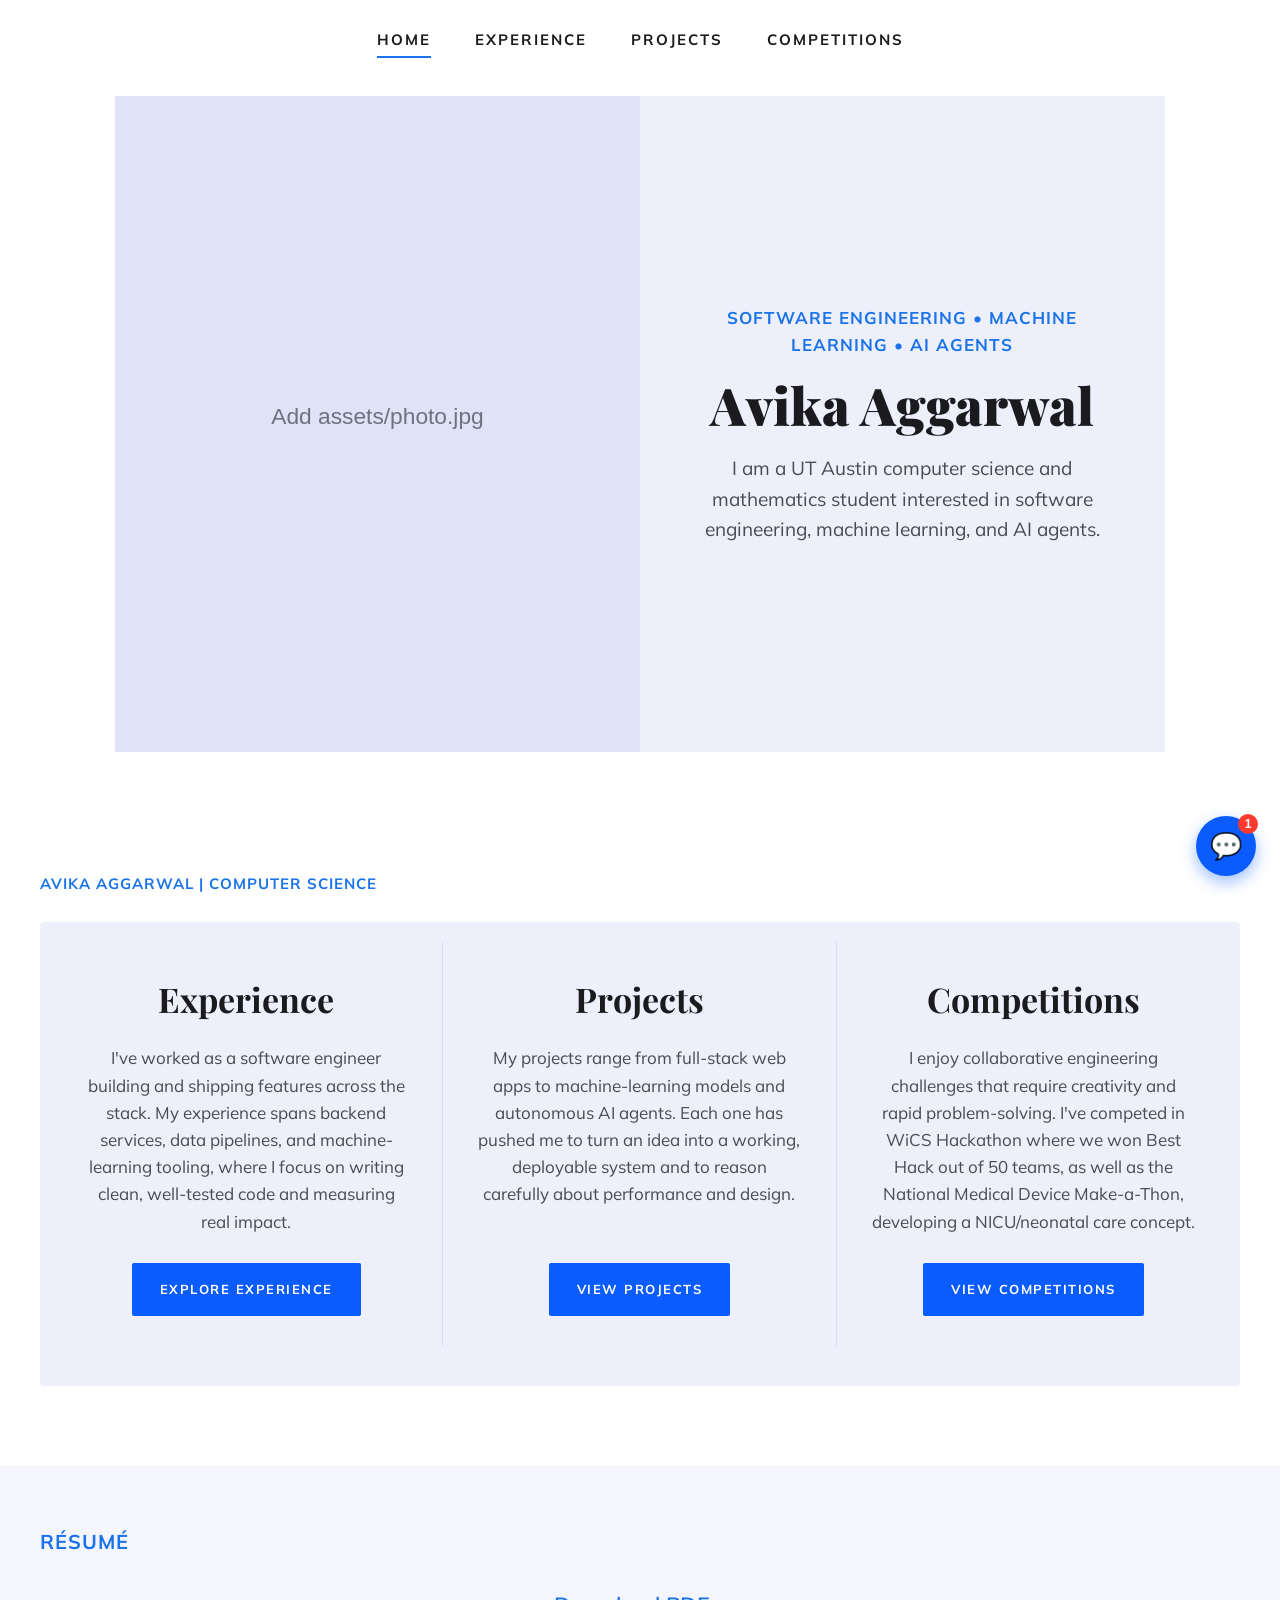
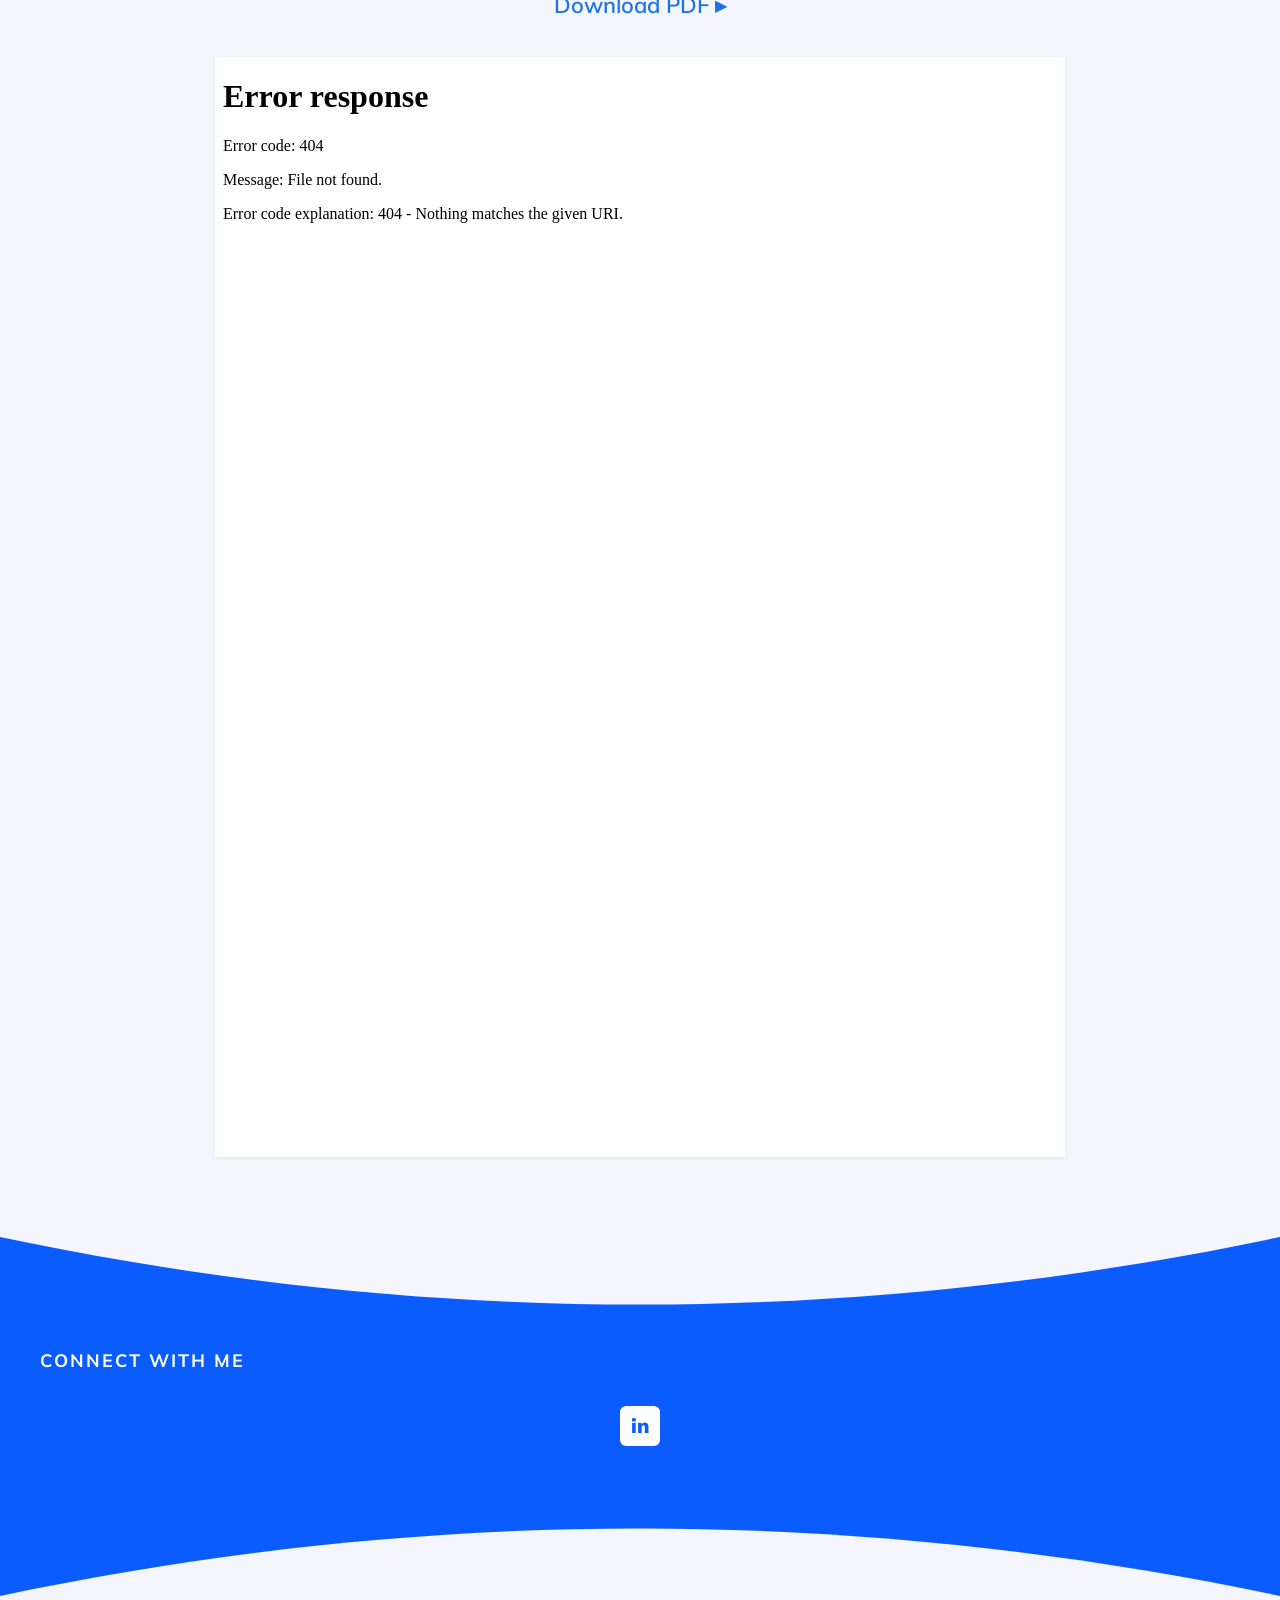
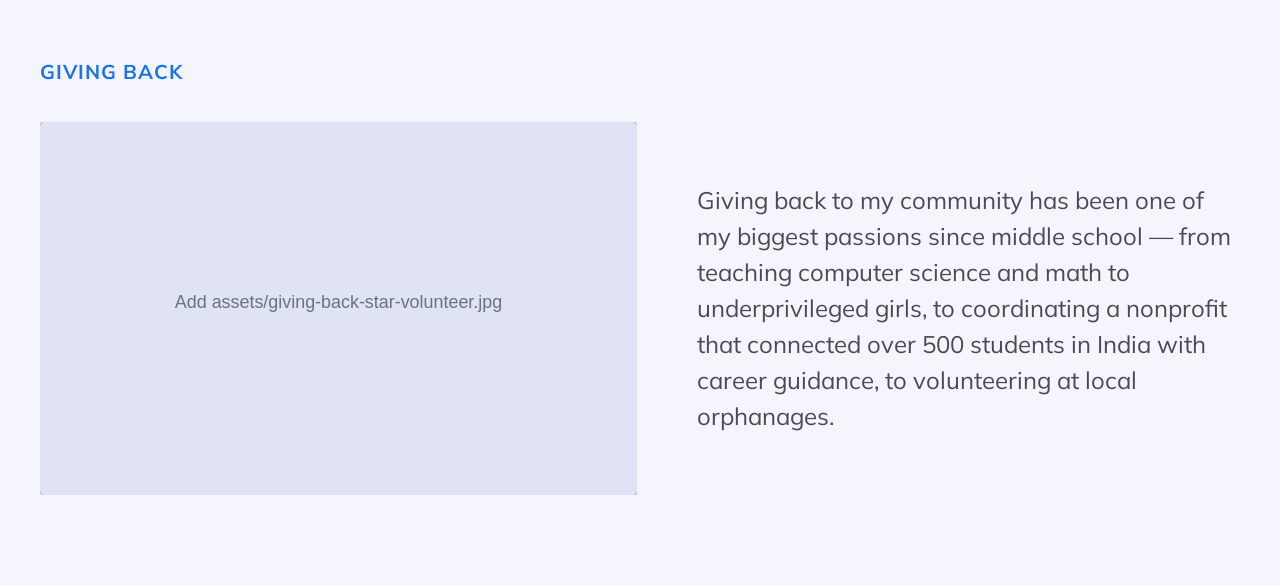
==== index.html @ 3d99ede2 "Starter Code Uploading front-end of my website" ====
<!--
  ============================================================
  Avika Aggarwal — personal landing page
  Plain static HTML. No frameworks, no build tools.
  Just three files: index.html, styles.css, script.js
  Sections below are in the same order they appear on screen:
    1. Nav bar
    2. Hero (photo + name + tagline + bio)
    3. Highlights (the three cards)
    4. Résumé (download link + preview)
    5. Footer (connect with me)
    6. Chat widget (bottom-right "Contact Us" bubble)
  ============================================================
-->
<!DOCTYPE html>
<html lang="en">
<head>
  <meta charset="UTF-8" />
  <meta name="viewport" content="width=device-width, initial-scale=1.0" />
  <title>Avika Aggarwal</title>

  <!-- Google Fonts: Playfair Display (serif headings) + Mulish (clean sans body) -->
  <link rel="preconnect" href="https://fonts.googleapis.com" />
  <link rel="preconnect" href="https://fonts.gstatic.com" crossorigin />
  <link
    href="https://fonts.googleapis.com/css2?family=Mulish:wght@400;600;700&family=Playfair+Display:wght@700;900&display=swap"
    rel="stylesheet"
  />

  <!-- Our own styles -->
  <link rel="stylesheet" href="styles.css" />
</head>

<body>

  <!-- ============================================================
       1. NAV BAR  — centered, uppercase, letter-spaced
       "Home" is the active tab (underlined).
       The tabs scroll down to the matching section on this page.
       Rename the three tabs by editing the text below.
       ============================================================ -->
  <header class="site-nav">
    <nav class="nav-links">
      <a href="#home" class="nav-link is-active">Home</a>
      <!-- TAB 2 --> <a href="#experience" class="nav-link">Experience</a>
      <!-- TAB 3 --> <a href="#projects" class="nav-link">Projects</a>
      <!-- TAB 4 --> <a href="competitions.html" class="nav-link">Competitions</a>
    </nav>
  </header>


  <!-- ============================================================
       2. HERO  — photo on the left, lavender text panel on the right
       ============================================================ -->
  <section id="home" class="hero">
    <!-- Left: your photo. Drop your real image at assets/photo.jpg .
         Until then, a gray placeholder shows automatically. -->
    <div class="hero__photo">
      <img
        src="assets/photo.jpg"
        alt="Avika Aggarwal"
        onerror="this.onerror=null; this.src='data:image/svg+xml,%3Csvg xmlns=%22http://www.w3.org/2000/svg%22 width=%27600%27 height=%27760%27%3E%3Crect width=%27100%25%27 height=%27100%25%27 fill=%27%23dfe3f5%27/%3E%3Ctext x=%2750%25%27 y=%2750%25%27 font-family=%27sans-serif%27 font-size=%2726%27 fill=%27%236b7280%27 text-anchor=%27middle%27%3EAdd assets/photo.jpg%3C/text%3E%3C/svg%3E';"
      />
    </div>

    <!-- Right: lavender panel with tagline, name, and bio -->
    <div class="hero__panel">
      <p class="hero__eyebrow">Software Engineering &bull; Machine Learning &bull; AI Agents</p>
      <h1 class="hero__name">Avika Aggarwal</h1>
      <p class="hero__bio">
        I am a UT Austin computer science and mathematics student interested in
        software engineering, machine learning, and AI agents.
      </p>
    </div>
  </section>


  <!-- ============================================================
       3. HIGHLIGHTS  — small blue heading + three cards
       Rename each card title/button and rewrite each paragraph.
       (Text below is placeholder copy — swap in your real content.)
       ============================================================ -->
  <section class="highlights">
    <p class="highlights__eyebrow">Avika Aggarwal | Computer Science</p>

    <div class="cards">

      <!-- CARD 1 -->
      <article id="experience" class="card">
        <h2 class="card__title">Experience</h2>
        <p class="card__text">
          <!-- PLACEHOLDER: replace with your real experience. -->
          I've worked as a software engineer building and shipping features across
          the stack. My experience spans backend services, data pipelines, and
          machine-learning tooling, where I focus on writing clean, well-tested
          code and measuring real impact.
        </p>
        <a href="#experience" class="card__button">Explore Experience</a>
      </article>

      <!-- CARD 2 -->
      <article id="projects" class="card">
        <h2 class="card__title">Projects</h2>
        <p class="card__text">
          <!-- PLACEHOLDER: replace with your real projects. -->
          My projects range from full-stack web apps to machine-learning models and
          autonomous AI agents. Each one has pushed me to turn an idea into a working,
          deployable system and to reason carefully about performance and design.
        </p>
        <a href="#projects" class="card__button">View Projects</a>
      </article>

      <!-- CARD 3 -->
      <article id="competitions" class="card">
        <h2 class="card__title">Competitions</h2>
        <p class="card__text">
          I enjoy collaborative engineering challenges that require creativity and
          rapid problem-solving. I've competed in WiCS Hackathon where we won Best
          Hack out of 50 teams, as well as the National Medical Device Make-a-Thon,
          developing a NICU/neonatal care concept.
        </p>
        <a href="#competitions" class="card__button">View Competitions</a>
      </article>

    </div>
  </section>


  <!-- ============================================================
       4. RÉSUMÉ  — download link + a paper-style preview
       The "Download PDF" link points to assets/resume.pdf .
       Drop your real PDF there and this link just works.
       ============================================================ -->
  <section id="resume" class="resume">
    <p class="resume__eyebrow">Résumé</p>

    <!-- Download link (opens/downloads assets/resume.pdf) -->
    <p class="resume__download-row">
      <a href="assets/resume.pdf" class="resume__download" download>Download PDF &#9656;</a>
    </p>

    <!-- Résumé preview. This embeds your actual PDF (assets/resume.pdf) so the
         whole document shows here, exactly as it looks. It renders as soon as you
         add the file; before that it just shows blank. -->
    <iframe
      class="resume__paper"
      src="assets/resume.pdf"
      title="Résumé preview"
    ></iframe>
  </section>


  <!-- ============================================================
       5. FOOTER  — blue curved band with a LinkedIn icon
       Edit the LinkedIn link (href) below to your profile.
       ============================================================ -->
  <footer class="site-footer">
    <!-- Curved top edge (lavender wave sitting on the blue band) -->
    <svg class="footer__wave-top" viewBox="0 0 1440 120" preserveAspectRatio="none" aria-hidden="true">
      <path d="M0,0 C480,120 960,120 1440,0 L1440,0 L0,0 Z" fill="#f4f5fd"></path>
    </svg>

    <div class="footer__content">
      <p class="footer__title">Connect With Me</p>
      <div class="footer__socials">
        <!-- LinkedIn: replace href with your profile URL -->
        <a href="https://www.linkedin.com/in/your-linkedin" class="footer__social" target="_blank" rel="noopener" aria-label="LinkedIn">
          <span class="footer__social-icon">in</span>
        </a>
      </div>
    </div>

    <!-- Curved bottom edge -->
    <svg class="footer__wave-bottom" viewBox="0 0 1440 120" preserveAspectRatio="none" aria-hidden="true">
      <path d="M0,120 C480,0 960,0 1440,120 L1440,120 L0,120 Z" fill="#f4f5fd"></path>
    </svg>
  </footer>


  <!-- ============================================================
       7. GIVING BACK  — tagline + auto-playing photo slideshow + text
       Same layout as the "Community Sounds" template: media on the
       left, one short paragraph on the right. The slideshow cross-fades
       through 4 images on its own (see the slideshow code in script.js).
       Drop your real photos in /assets using the exact filenames below.
       ============================================================ -->
  <section id="giving-back" class="giving">
    <p class="giving__eyebrow">Giving Back</p>

    <div class="giving__row">
      <!-- Left: auto-playing slideshow.
           Each image is stacked on top of the others and fades in/out.
           The first image starts visible (class "is-active").
           If a photo file is missing, a labeled placeholder shows instead. -->
      <div class="slideshow" id="givingSlideshow">
        <img
          class="slide is-active"
          src="assets/giving-back-star-volunteer.jpg"
          alt="Star Volunteer award (Instagram post)"
          data-label="giving-back-star-volunteer.jpg"
        />
        <img
          class="slide"
          src="assets/giving-back-orphanage.jpg"
          alt="Visiting an orphanage"
          data-label="giving-back-orphanage.jpg"
        />
        <img
          class="slide"
          src="assets/giving-back-certificate.jpg"
          alt="Connect4 certificate for 180+ volunteer hours"
          data-label="giving-back-certificate.jpg"
        />
        <img
          class="slide"
          src="assets/giving-back-teaching.jpg"
          alt="Teaching computer science and math to underprivileged girls"
          data-label="giving-back-teaching.jpg"
        />
      </div>

      <!-- Right: one short paragraph -->
      <p class="giving__text">
        Giving back to my community has been one of my biggest passions since
        middle school — from teaching computer science and math to underprivileged
        girls, to coordinating a nonprofit that connected over 500 students in India
        with career guidance, to volunteering at local orphanages.
      </p>
    </div>
  </section>


  <!-- ============================================================
       6. CHAT WIDGET  — "Contact Us" bubble, bottom-right
       The window is hidden until the round launcher button is clicked.
       Messages are emailed to you via Web3Forms (see script.js).
       ============================================================ -->
  <div class="chat" id="chat">
    <!-- The chat window (hidden by default; toggled open in script.js) -->
    <div class="chat-window" id="chatWindow" hidden>
      <!-- Blue header -->
      <div class="chat-header">
        <span class="chat-header__back" aria-hidden="true">&#8249;</span>
        <span class="chat-header__title">Contact Us</span>
        <span class="chat-header__min" aria-hidden="true">&#8964;</span>
      </div>

      <!-- Avatar + subtitle -->
      <div class="chat-intro">
        <div class="chat-avatar" aria-hidden="true">&#128100;</div>
        <p class="chat-intro__text">We'll respond as soon as we can.</p>
      </div>

      <!-- Message list -->
      <div class="chat-body" id="chatBody">
        <div class="chat-row chat-row--host">
          <div class="chat-avatar chat-avatar--small" aria-hidden="true">&#128100;</div>
          <div class="chat-bubble-wrap">
            <div class="chat-bubble chat-bubble--host">Let me know if you have any questions!</div>
            <p class="chat-meta">Avika Aggarwal | Computer Science &amp; Mathematics <span id="chatTime"></span></p>
          </div>
        </div>
      </div>

      <!-- Input row -->
      <form class="chat-input" id="chatForm">
        <input
          type="text"
          id="chatInput"
          class="chat-input__field"
          placeholder="Enter your question or message here"
          autocomplete="off"
        />
        <button type="submit" class="chat-input__send" aria-label="Send message">&#10148;</button>
      </form>
    </div>

    <!-- Round launcher button (opens/closes the window) -->
    <button class="chat-launcher" id="chatLauncher" aria-label="Open chat">
      <span class="chat-launcher__icon" id="chatLauncherIcon">&#128172;</span>
      <span class="chat-launcher__badge" id="chatBadge">1</span>
    </button>
  </div>

  <!-- Our chat behavior -->
  <script src="script.js"></script>
</body>
</html>
---- styles.css ----
/* ============================================================
   Avika Aggarwal — landing page styles
   Organized top-to-bottom in the same order as index.html:
     0. Design tokens (colors + fonts)  -> edit these to re-theme
     1. Base / resets
     2. Nav bar
     3. Hero
     4. Highlights (cards)
     5. Résumé
     6. Footer
     7. Chat widget
     8. Responsive (phones / tablets)
   ============================================================ */


/* ---------- 0. DESIGN TOKENS -------------------------------- */
:root {
  /* Colors */
  --blue: #0b5cff;          /* primary blue: buttons + footer band */
  --blue-link: #1a73e8;     /* lighter blue: tagline, links, small headings */
  --ink: #1b1b1f;           /* near-black for big headings */
  --body: #4a4a55;          /* gray for paragraph text */
  --lavender: #edeffb;      /* hero panel + résumé background */
  --lavender-2: #f4f5fd;    /* soft page-section background */
  --white: #ffffff;
  --line: #d9ddf1;          /* thin divider lines */

  /* Fonts */
  --font-serif: "Playfair Display", Georgia, "Times New Roman", serif;
  --font-sans: "Mulish", -apple-system, BlinkMacSystemFont, "Segoe UI", Roboto, sans-serif;
}


/* ---------- 1. BASE / RESETS -------------------------------- */
* {
  box-sizing: border-box;
  margin: 0;
  padding: 0;
}

html {
  scroll-behavior: smooth; /* smooth scroll when nav tabs are clicked */
}

body {
  font-family: var(--font-sans);
  color: var(--body);
  background: var(--white);
  line-height: 1.6;
}

img {
  max-width: 100%;
  display: block;
}

a {
  color: var(--blue-link);
  text-decoration: none;
}


/* ---------- 2. NAV BAR -------------------------------------- */
.site-nav {
  background: var(--white);
  padding: 28px 20px;
}

.nav-links {
  display: flex;
  justify-content: center;
  gap: 44px;
}

.nav-link {
  color: var(--ink);
  font-weight: 700;
  font-size: 15px;
  letter-spacing: 2px;      /* wide spacing like the screenshot */
  text-transform: uppercase;
  padding-bottom: 4px;
}

.nav-link:hover {
  color: var(--blue);
}

/* Active tab gets a blue underline */
.nav-link.is-active {
  color: var(--ink);
  border-bottom: 2px solid var(--blue-link);
}


/* ---------- 3. HERO ----------------------------------------- */
.hero {
  display: grid;
  grid-template-columns: 1fr 1fr; /* photo | text panel */
  align-items: stretch;
  gap: 0;
  /* Larger side gaps so the hero sits inset from the page edges (like the
     reference). 9% on each side scales with the screen width — increase it
     for even more breathing room, decrease it to sit closer to the edges. */
  padding: 10px 9% 60px;
}

.hero__photo img {
  width: 100%;
  height: 100%;
  object-fit: cover;   /* fill the box, cropping as needed */
  /* Box proportions — a tall portrait, like the reference. This controls the
     height no matter what photo you drop in.
     Even taller: use 3 / 4 or 2 / 3.   Shorter: use 1 / 1 or 5 / 4. */
  aspect-ratio: 4 / 5;
}

.hero__panel {
  background: var(--lavender);
  display: flex;
  flex-direction: column;
  justify-content: center;
  align-items: center;
  text-align: center;
  padding: 40px 60px;
}

.hero__eyebrow {
  color: var(--blue-link);
  font-weight: 700;
  letter-spacing: 1px;
  text-transform: uppercase;
  font-size: 17px;
  margin-bottom: 18px;
}

.hero__name {
  font-family: var(--font-serif);
  color: var(--ink);
  font-weight: 900;
  font-size: 52px;
  line-height: 1.1;
  margin-bottom: 20px;
}

.hero__bio {
  color: var(--body);
  font-size: 19px;
  max-width: 460px;
}


/* ---------- 4. HIGHLIGHTS (CARDS) --------------------------- */
.highlights {
  padding: 60px 40px 80px;
  max-width: 1400px;
  margin: 0 auto;
}

.highlights__eyebrow {
  color: var(--blue-link);
  font-weight: 700;
  letter-spacing: 1px;
  text-transform: uppercase;
  font-size: 15px;
  margin-bottom: 26px;
}

/* Three equal columns on a soft lavender panel */
.cards {
  display: grid;
  grid-template-columns: repeat(3, 1fr);
  background: var(--lavender);
  border-radius: 4px;
  padding: 20px 10px 40px;
}

.card {
  padding: 30px 34px;
  text-align: center;
  /* thin divider between cards */
  border-right: 1px solid var(--line);
  /* stack contents vertically so the button can be pinned to the bottom */
  display: flex;
  flex-direction: column;
}
.card:last-child {
  border-right: none;
}

.card__title {
  font-family: var(--font-serif);
  color: var(--ink);
  font-weight: 700;
  font-size: 34px;
  margin-bottom: 18px;
}

.card__text {
  color: var(--body);
  font-size: 17px;
  margin-bottom: 28px;
}

/* Bright blue button, white uppercase letter-spaced text */
.card__button {
  display: inline-block;
  background: var(--blue);
  color: var(--white);
  font-weight: 700;
  font-size: 13px;
  letter-spacing: 1.5px;
  text-transform: uppercase;
  padding: 16px 28px;
  border-radius: 2px;
  /* push all buttons to the bottom of their card so they line up,
     and keep each button hugging its own text width (centered) */
  margin-top: auto;
  align-self: center;
}
.card__button:hover {
  background: #0847cc; /* slightly darker blue on hover */
}


/* ---------- 5. RÉSUMÉ --------------------------------------- */
.resume {
  background: var(--lavender-2);
  padding: 60px 40px 80px;
}

.resume__eyebrow {
  color: var(--blue-link);
  font-weight: 700;
  letter-spacing: 1px;
  text-transform: uppercase;
  font-size: 20px;
  max-width: 1200px;
  margin: 0 auto 30px;
}

.resume__download-row {
  text-align: center;
  margin-bottom: 34px;
}

.resume__download {
  color: var(--blue-link);
  font-size: 22px;
  font-weight: 600;
}
.resume__download:hover {
  text-decoration: underline;
}

/* White "paper" that holds the résumé preview */
.resume__paper {
  display: block;
  width: 100%;
  max-width: 850px;
  margin: 0 auto;
  /* Tall enough to preview a full page of the résumé. If your résumé is more
     than one page and you want every page shown without scrolling inside the
     box, increase this (about 1100px per page, e.g. 2200px for two pages). */
  height: 1100px;
  border: none;
  box-shadow: 0 1px 3px rgba(0, 0, 0, 0.08);
  background: var(--white);
}

.doc-name {
  text-align: center;
  font-size: 20px;
  margin-bottom: 4px;
}
.doc-contact {
  text-align: center;
  font-size: 13px;
  margin-bottom: 16px;
}
.doc-summary {
  margin-bottom: 20px;
}
.doc-heading {
  text-transform: uppercase;
  border-bottom: 1px solid #000;
  padding-bottom: 3px;
  margin: 18px 0 8px;
  font-size: 15px;
}
.doc-date {
  float: right;
  font-style: italic;
}
.resume__paper ul {
  margin: 6px 0 0 22px;
}


/* ---------- 6. FOOTER --------------------------------------- */
.site-footer {
  position: relative;
  background: var(--blue);
  color: var(--white);
  /* curved edges are drawn by the SVG waves top and bottom */
}

.footer__wave-top,
.footer__wave-bottom {
  display: block;
  width: 100%;
  height: 90px;
}

.footer__content {
  padding: 20px 40px 60px;
  max-width: 1400px;
  margin: 0 auto;
}

.footer__title {
  font-weight: 700;
  letter-spacing: 2px;
  text-transform: uppercase;
  font-size: 18px;
  margin-bottom: 30px;
}

.footer__socials {
  display: flex;
  justify-content: center;
}

/* White rounded square with a blue "in" — the LinkedIn mark */
.footer__social {
  display: inline-flex;
  align-items: center;
  justify-content: center;
  width: 40px;
  height: 40px;
  background: var(--white);
  border-radius: 6px;
}
.footer__social-icon {
  color: var(--blue);
  font-weight: 900;
  font-size: 20px;
  font-family: var(--font-sans);
  line-height: 1;
}
.footer__social:hover {
  transform: translateY(-2px);
  transition: transform 0.15s ease;
}


/* ---------- 7. CHAT WIDGET ---------------------------------- */
.chat {
  position: fixed;
  right: 24px;
  bottom: 24px;
  z-index: 1000;
  font-family: var(--font-sans);
}

/* Round launcher button */
.chat-launcher {
  position: relative;
  width: 60px;
  height: 60px;
  border: none;
  border-radius: 50%;
  background: var(--blue);
  color: var(--white);
  font-size: 26px;
  cursor: pointer;
  box-shadow: 0 6px 16px rgba(11, 92, 255, 0.4);
  margin-left: auto;
  display: block;
}
.chat-launcher:hover {
  background: #0847cc;
}

/* Little red "1" badge */
.chat-launcher__badge {
  position: absolute;
  top: -2px;
  right: -2px;
  min-width: 20px;
  height: 20px;
  padding: 0 5px;
  background: #ff3b30;
  color: #fff;
  font-size: 12px;
  font-weight: 700;
  border-radius: 10px;
  display: flex;
  align-items: center;
  justify-content: center;
}
.chat-launcher__badge[hidden] {
  display: none;
}

/* The chat window */
.chat-window {
  width: 340px;
  max-width: calc(100vw - 40px);
  background: var(--white);
  border-radius: 14px;
  overflow: hidden;
  box-shadow: 0 12px 40px rgba(0, 0, 0, 0.22);
  margin-bottom: 16px;
}
.chat-window[hidden] {
  display: none;
}

.chat-header {
  background: var(--blue);
  color: var(--white);
  display: flex;
  align-items: center;
  justify-content: space-between;
  padding: 14px 16px;
  font-weight: 600;
}
.chat-header__title {
  font-size: 16px;
}
.chat-header__back,
.chat-header__min {
  font-size: 18px;
  opacity: 0.9;
}

.chat-intro {
  background: var(--blue);
  color: var(--white);
  text-align: center;
  padding: 0 16px 22px;
}
.chat-avatar {
  width: 54px;
  height: 54px;
  margin: 0 auto 8px;
  border-radius: 50%;
  background: #e79ab0;
  color: #fff;
  display: flex;
  align-items: center;
  justify-content: center;
  font-size: 26px;
}
.chat-intro__text {
  font-size: 14px;
}

.chat-body {
  padding: 18px 14px;
  min-height: 220px;
  max-height: 300px;
  overflow-y: auto;
  background: var(--white);
}

/* One message row = small avatar + bubble */
.chat-row {
  display: flex;
  gap: 8px;
  margin-bottom: 16px;
  align-items: flex-start;
}
.chat-avatar--small {
  width: 30px;
  height: 30px;
  font-size: 15px;
  margin: 0;
  flex-shrink: 0;
}

.chat-bubble {
  padding: 10px 14px;
  border-radius: 14px;
  font-size: 14px;
  display: inline-block;
}
.chat-bubble--host {
  background: #eef0f4;
  color: #1b1b1f;
}
.chat-bubble--visitor {
  background: var(--blue);
  color: #fff;
}
.chat-meta {
  font-size: 11px;
  color: #8a8a94;
  margin-top: 5px;
}

/* Visitor rows align to the right */
.chat-row--visitor {
  flex-direction: row-reverse;
}
.chat-row--visitor .chat-meta {
  text-align: right;
}

.chat-input {
  display: flex;
  align-items: center;
  gap: 8px;
  border-top: 1px solid #ececf2;
  padding: 10px 12px;
}
.chat-input__field {
  flex: 1;
  border: none;
  outline: none;
  font-size: 14px;
  font-family: var(--font-sans);
  padding: 8px 4px;
}
.chat-input__send {
  width: 38px;
  height: 38px;
  border: none;
  border-radius: 50%;
  background: var(--blue);
  color: #fff;
  font-size: 16px;
  cursor: pointer;
  flex-shrink: 0;
}
.chat-input__send:hover {
  background: #0847cc;
}


/* ---------- GIVING BACK (slideshow section) ------------------ */
.giving {
  background: var(--lavender-2);
  padding: 60px 40px 90px;
}

/* Small blue uppercase label — matches the other section eyebrows */
.giving__eyebrow {
  color: var(--blue-link);
  font-weight: 700;
  letter-spacing: 1px;
  text-transform: uppercase;
  font-size: 20px;
  max-width: 1200px;
  margin: 0 auto 34px;
}

/* Two columns: slideshow on the left, one paragraph on the right */
.giving__row {
  max-width: 1200px;
  margin: 0 auto;
  display: grid;
  grid-template-columns: 1.1fr 1fr;  /* media a little wider than the text */
  gap: 60px;
  align-items: center;
}

/* The slideshow frame. A fixed aspect ratio keeps the box from
   resizing as different-shaped photos fade through it. */
.slideshow {
  position: relative;
  width: 100%;
  aspect-ratio: 16 / 10;
  background: #0f1116;   /* dark letterbox, like the template's video */
  border-radius: 4px;
  overflow: hidden;
}

/* Every image is stacked in the same spot; only the active one is visible. */
.slide {
  position: absolute;
  inset: 0;
  width: 100%;
  height: 100%;
  object-fit: contain;   /* show the whole image (no cropping of certificates/screenshots) */
  opacity: 0;
  transition: opacity 1s ease;   /* this is the cross-fade */
}
.slide.is-active {
  opacity: 1;
}

/* The paragraph on the right */
.giving__text {
  color: var(--body);
  font-size: 24px;
  line-height: 1.5;
}

/* On tablets/phones, stack the slideshow above the text */
@media (max-width: 900px) {
  .giving__row {
    grid-template-columns: 1fr;
    gap: 30px;
  }
}


/* ---------- 8. RESPONSIVE ----------------------------------- */

/* Tablets and below: stack the hero and shrink the cards to one column */
@media (max-width: 900px) {
  .hero {
    grid-template-columns: 1fr;   /* photo on top, text below */
    padding: 10px 20px 30px;
  }
  .hero__photo img {
    min-height: 360px;
  }
  .hero__name {
    font-size: 40px;
  }

  .cards {
    grid-template-columns: 1fr;   /* one card per row */
  }
  .card {
    border-right: none;
    border-bottom: 1px solid var(--line);
  }
  .card:last-child {
    border-bottom: none;
  }
}

/* Small phones: tighten spacing + let the nav wrap */
@media (max-width: 560px) {
  .nav-links {
    gap: 20px;
    flex-wrap: wrap;
  }
  .nav-link {
    font-size: 13px;
    letter-spacing: 1px;
  }
  .hero__panel {
    padding: 30px 24px;
  }
  .resume {
    padding: 40px 18px 60px;
  }
  .resume__paper {
    padding: 30px 24px;
  }
}
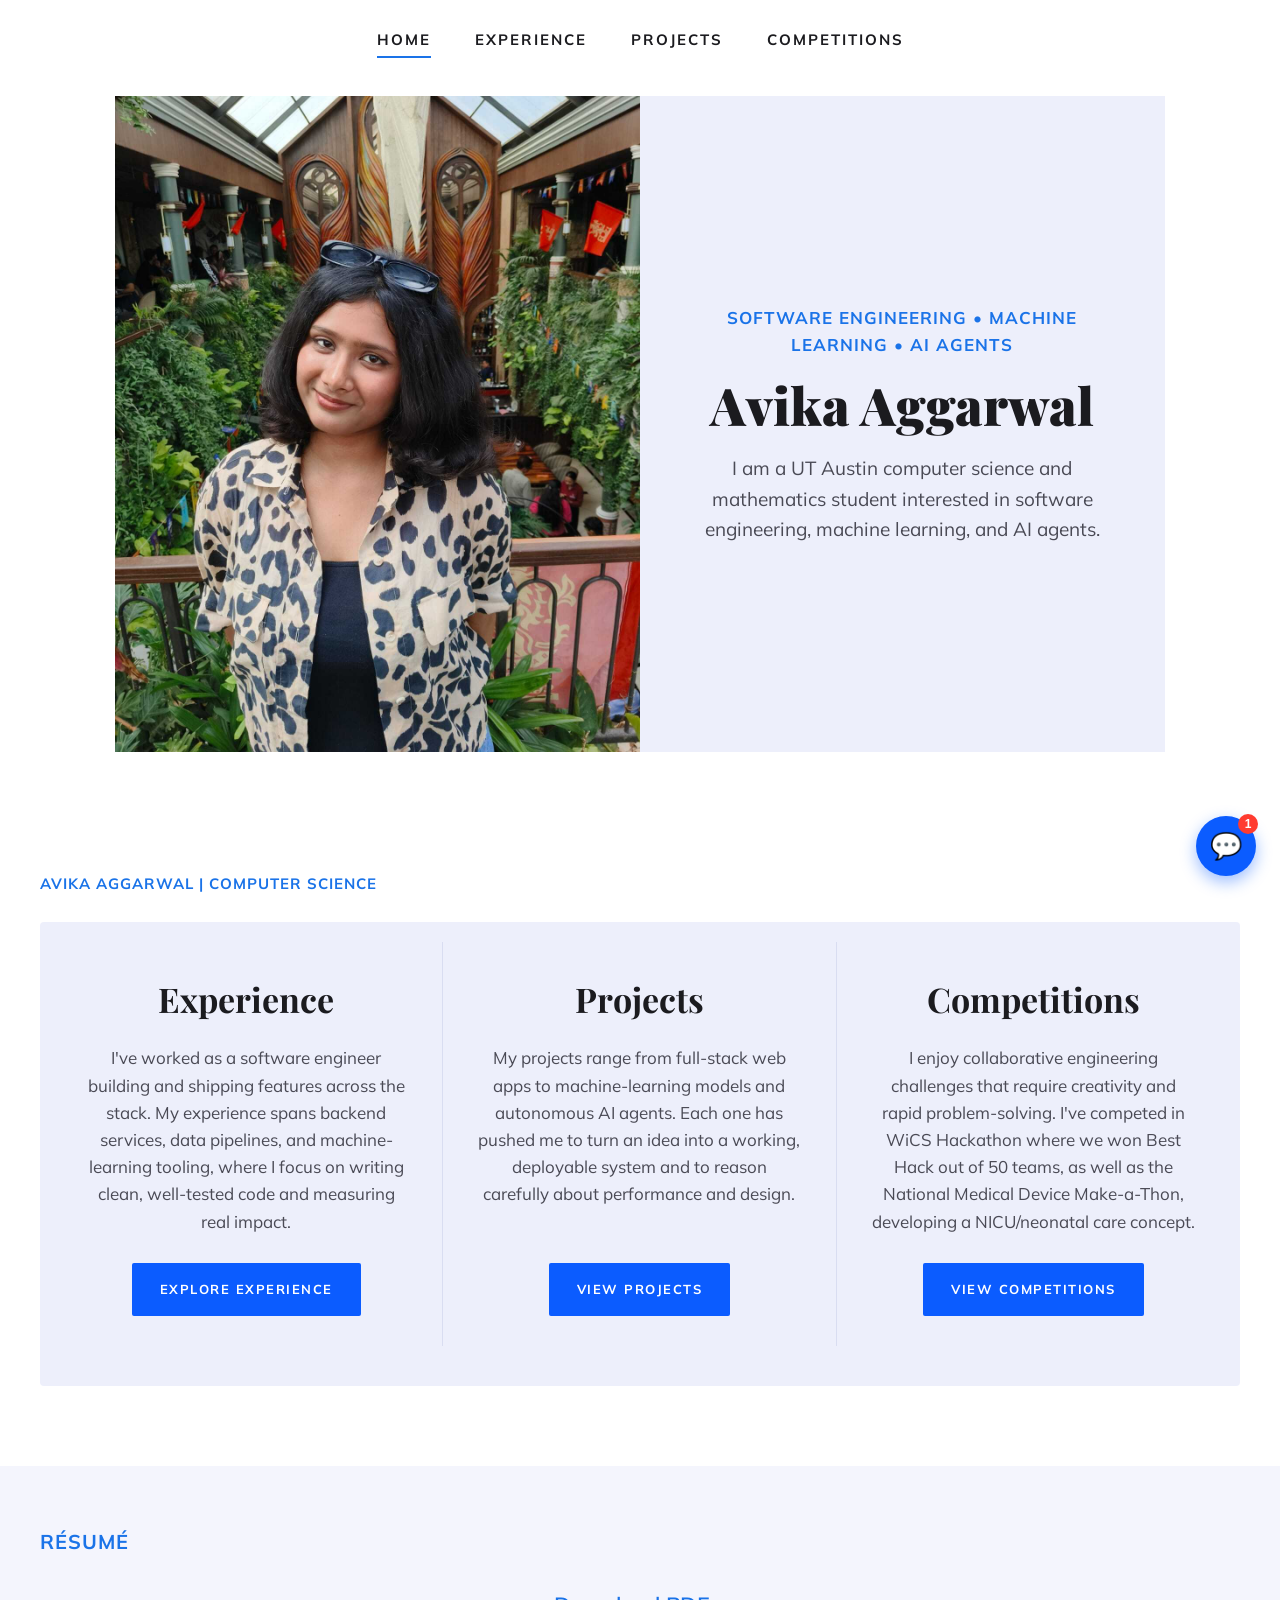
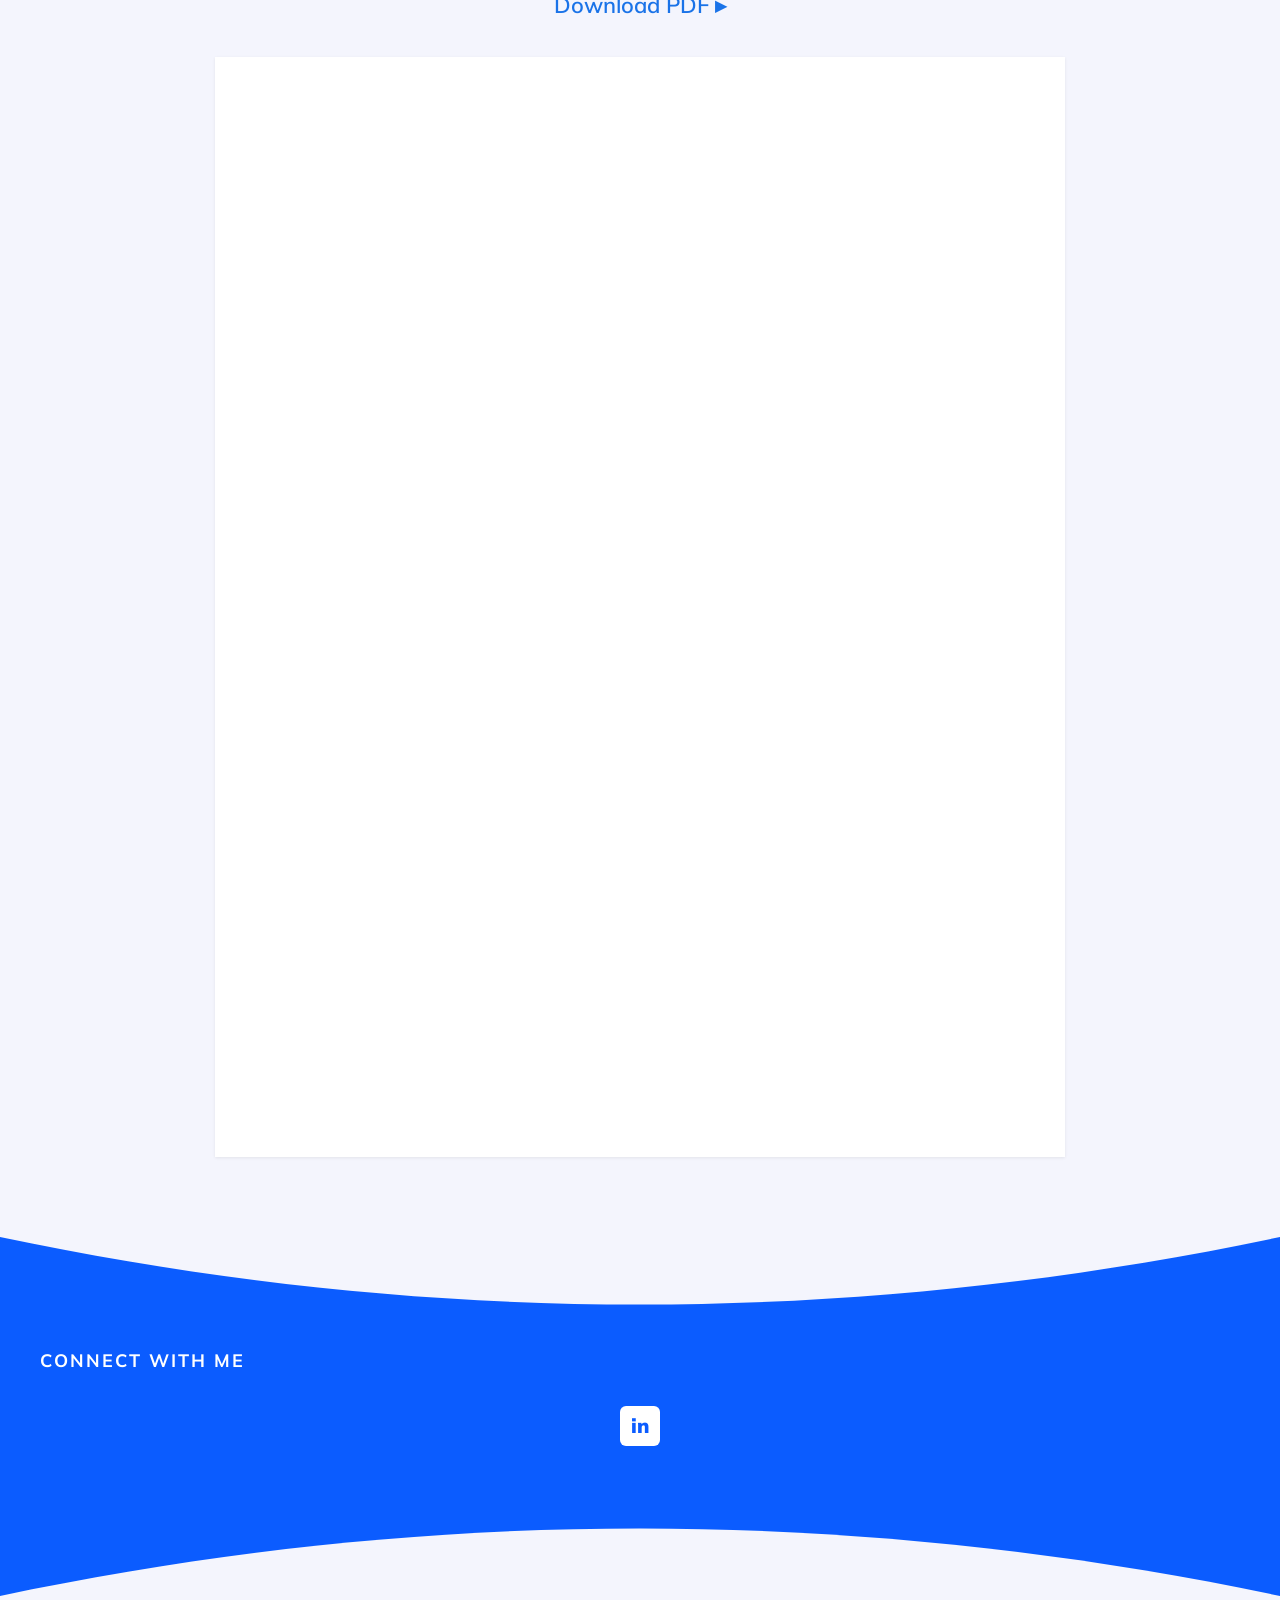
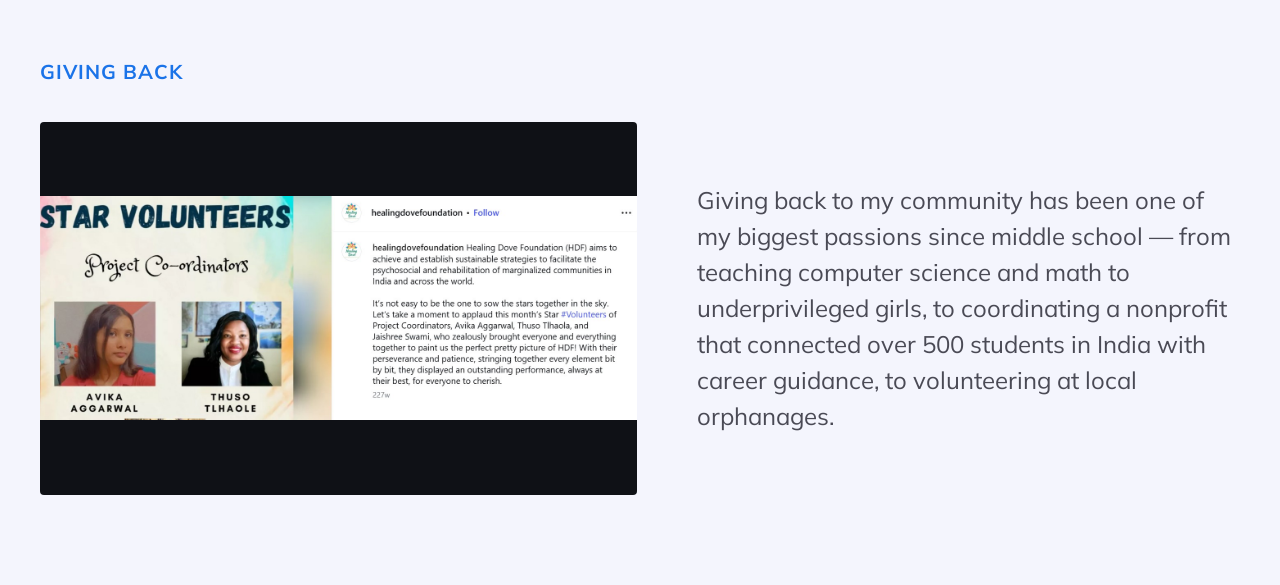
==== commit 7de1d6d1: "Update navigation links to point to HTML files" ====
--- a/index.html
+++ b/index.html
@@ -42,8 +42,8 @@
   <header class="site-nav">
     <nav class="nav-links">
       <a href="#home" class="nav-link is-active">Home</a>
-      <!-- TAB 2 --> <a href="#experience" class="nav-link">Experience</a>
-      <!-- TAB 3 --> <a href="#projects" class="nav-link">Projects</a>
+      <!-- TAB 2 --> <a href="experience.html" class="nav-link">Experience</a>
+      <!-- TAB 3 --> <a href="projects.html" class="nav-link">Projects</a>
       <!-- TAB 4 --> <a href="competitions.html" class="nav-link">Competitions</a>
     </nav>
   </header>
@@ -95,7 +95,7 @@
           machine-learning tooling, where I focus on writing clean, well-tested
           code and measuring real impact.
         </p>
-        <a href="#experience" class="card__button">Explore Experience</a>
+        <a href="experience.html" class="card__button">Explore Experience</a>
       </article>
 
       <!-- CARD 2 -->
@@ -107,7 +107,7 @@
           autonomous AI agents. Each one has pushed me to turn an idea into a working,
           deployable system and to reason carefully about performance and design.
         </p>
-        <a href="#projects" class="card__button">View Projects</a>
+        <a href="projects.html" class="card__button">View Projects</a>
       </article>
 
       <!-- CARD 3 -->
@@ -119,7 +119,7 @@
           Hack out of 50 teams, as well as the National Medical Device Make-a-Thon,
           developing a NICU/neonatal care concept.
         </p>
-        <a href="#competitions" class="card__button">View Competitions</a>
+        <a href="competitions.html" class="card__button">View Competitions</a>
       </article>
 
     </div>
